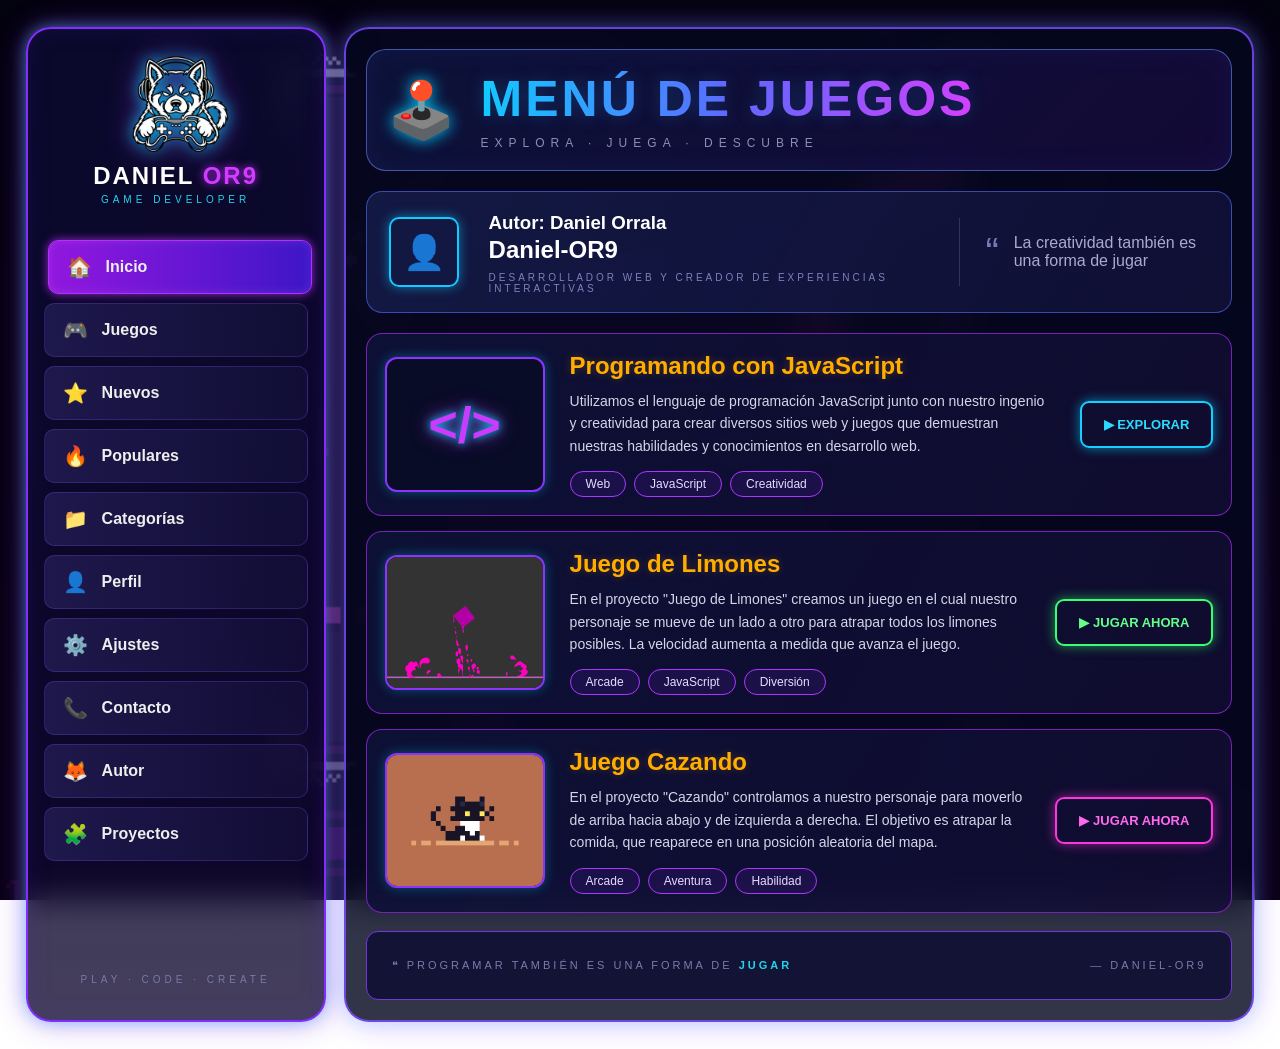
==== index.html @ b0657b3a "add index life" ====
<!DOCTYPE html>
<html lang="es">

<head>
    <meta charset="UTF-8">
    <meta name="viewport" content="width=device-width, initial-scale=1.0">

    <title>Menú de Juegos | Daniel OR9</title>

    <link rel="stylesheet" href="menu.css">
</head>

<body onload="iniciar()">

    <div class="layout">

        <!-- ==============================
             MENÚ LATERAL
        =============================== -->

        <aside class="sidebar">

            <div class="logo-menu">
                <img
                    src="ChatGPT Image 15 sept 2026, 08_03_51 p.m..png"
                    alt="Daniel OR9 Gaming"
                >

                <h2>DANIEL <span>OR9</span></h2>

                <p>GAME DEVELOPER</p>
            </div>


            <nav class="menu">

                <a href="#" class="activo">
                    <span>🏠</span>
                    Inicio
                </a>

                <a href="#">
                    <span>🎮</span>
                    Juegos
                </a>

                <a href="#">
                    <span>⭐</span>
                    Nuevos
                </a>

                <a href="#">
                    <span>🔥</span>
                    Populares
                </a>

                <a href="#">
                    <span>📁</span>
                    Categorías
                </a>

                <a href="#">
                    <span>👤</span>
                    Perfil
                </a>

                <a href="#">
                    <span>⚙️</span>
                    Ajustes
                </a>

                <a href="#">
                    <span>📞</span>
                    Contacto
                    
                </a>

                <a href="#">
                    <span>🦊</span>
                    Autor
                </a>

                <a href="#">
                    <span>🧩</span>
                    Proyectos
                </a>

            </nav>


            <p class="sidebar-footer">
                PLAY · CODE · CREATE
            </p>

        </aside>



        <!-- ==============================
             CONTENIDO PRINCIPAL
        =============================== -->

        <main class="contenedor">


            <!-- CABECERA -->

            <header class="cabecera">

                <div class="icono-arcade">
                    🕹️
                </div>

                <div>
                    <h1 class="titulo">
                        MENÚ DE JUEGOS
                    </h1>

                    <p>
                        EXPLORA · JUEGA · DESCUBRE
                    </p>
                </div>

            </header>



            <!-- AUTOR -->

            <section class="autor-card">

                <div class="avatar">
                    👤
                </div>

                <div class="autor-info">

                    <h3>Autor: Daniel Orrala</h3>

                    <h2>Daniel-OR9</h2>

                    <p>
                        DESARROLLADOR WEB Y CREADOR
                        DE EXPERIENCIAS INTERACTIVAS
                    </p>

                </div>

                <div class="frase">

                    <span>“</span>

                    <p>
                        La creatividad también
                        es una forma de jugar
                    </p>

                </div>

            </section>



            <!-- ==============================
                 JAVASCRIPT
            =============================== -->

            <section class="proyecto proyecto-js">

                <div class="imagen-proyecto codigo-icono">
                    &lt;/&gt;
                </div>


                <div class="proyecto-info">

                    <h2 class="javaJs">
                        Programando con JavaScript
                    </h2>

                    <p class="descripcion">

                        Utilizamos el lenguaje de programación
                        JavaScript junto con nuestro ingenio y
                        creatividad para crear diversos sitios web
                        y juegos que demuestran nuestras habilidades
                        y conocimientos en desarrollo web.

                    </p>


                    <div class="tags">

                        <span>Web</span>

                        <span>JavaScript</span>

                        <span>Creatividad</span>

                    </div>

                </div>


                <a href="#" class="boton explorar">
                    ▶ EXPLORAR
                </a>

            </section>



            <!-- ==============================
                 JUEGO LIMONES
            =============================== -->

            <section class="proyecto">

                <div class="imagen-proyecto">

                    <img
                        src="7E2E8E1C-F527-4275-A5B3-EB851AACA745.GIF"
                        alt="Juego de Limones"
                    >

                </div>


                <div class="proyecto-info">

                    <h2 class="juego">
                        Juego de Limones
                    </h2>


                    <p class="descripcion">

                        En el proyecto "Juego de Limones" creamos
                        un juego en el cual nuestro personaje se
                        mueve de un lado a otro para atrapar todos
                        los limones posibles.

                        La velocidad aumenta a medida que avanza
                        el juego.

                    </p>


                    <div class="tags">

                        <span>Arcade</span>

                        <span>JavaScript</span>

                        <span>Diversión</span>

                    </div>

                </div>


                <a
                    href="https://juego-limones-ja1z.vercel.app/"
                    class="boton jugar"
                >
                    ▶ JUGAR AHORA
                </a>

            </section>



            <!-- ==============================
                 JUEGO CAZANDO
            =============================== -->

            <section class="proyecto">

                <div class="imagen-proyecto">

                    <img
                        src="BE29ABE0-67B7-42B7-888E-3F8BED29C442.GIF"
                        alt="Juego Cazando"
                    >

                </div>


                <div class="proyecto-info">

                    <h2 class="juego">
                        Juego Cazando
                    </h2>


                    <p class="descripcion">

                        En el proyecto "Cazando" controlamos a
                        nuestro personaje para moverlo de arriba
                        hacia abajo y de izquierda a derecha.

                        El objetivo es atrapar la comida, que
                        reaparece en una posición aleatoria del mapa.

                    </p>


                    <div class="tags">

                        <span>Arcade</span>

                        <span>Aventura</span>

                        <span>Habilidad</span>

                    </div>

                </div>


                <a
                    href="https://juego-cazando-ivory.vercel.app/"
                    class="boton jugar rosa"
                >
                    ▶ JUGAR AHORA
                </a>

            </section>



            <!-- PIE -->

            <footer>

                <p>
                    ❝ PROGRAMAR TAMBIÉN ES UNA FORMA DE
                    <strong>JUGAR</strong>
                </p>

                <span>— DANIEL-OR9</span>

            </footer>

        </main>

    </div>
    <script src="musica.js"></script>

</body>

</html>
---- menu.css ----
/* ========================================
   GENERAL
======================================== */

* {
    box-sizing: border-box;
}

html {
    min-height: 100%;
}

body {

    margin: 0;

    min-height: 100vh;

    font-family:
        "Trebuchet MS",
        Arial,
        sans-serif;

    color: white;

    background:
        linear-gradient(
            rgba(5, 3, 25, 0.60),
            rgba(12, 3, 30, 0.72)
        ),
        url("1CB127EE-4890-43F2-BC6C-127A94D1D749.GIF");

    background-size: cover;

    background-position: center;

    background-attachment: fixed;
}


/* ========================================
   LAYOUT
======================================== */

.layout {

    width: min(1450px, 96%);

    min-height: 94vh;

    margin: 3vh auto;

    display: grid;

    grid-template-columns: 300px 1fr;

    gap: 18px;
}


/* ========================================
   SIDEBAR
======================================== */

.sidebar {

    padding: 25px 16px;

    display: flex;

    flex-direction: column;

    border-radius: 25px;

    border: 2px solid #842dff;

    background:
        linear-gradient(
            180deg,
            rgba(11, 10, 47, 0.88),
            rgba(16, 8, 47, 0.78)
        );

    backdrop-filter: blur(15px);

    -webkit-backdrop-filter: blur(15px);

    box-shadow:

        0 0 15px rgba(76, 190, 255, 0.55),

        0 0 30px rgba(138, 43, 226, 0.45),

        inset 0 0 25px rgba(77, 37, 180, 0.15);
}


/* ========================================
   LOGO
======================================== */

.logo-menu {

    text-align: center;

    margin-bottom: 25px;
}


.logo-menu img {

    width: 150px;

    max-width: 80%;

    filter:

        drop-shadow(
            0 0 8px rgba(0, 220, 255, 0.8)
        )

        drop-shadow(
            0 0 15px rgba(167, 50, 255, 0.4)
        );
}


.logo-menu h2 {

    margin: 4px 0 0;

    font-size: 24px;

    letter-spacing: 2px;
}


.logo-menu h2 span {

    color: #d13cff;

    text-shadow:
        0 0 8px #c32dff;
}


.logo-menu p {

    margin-top: 4px;

    font-size: 10px;

    letter-spacing: 4px;

    color: #22d3ee;
}


/* ========================================
   NAVEGACIÓN
======================================== */

.menu {

    display: flex;

    flex-direction: column;

    gap: 9px;
}


.menu a {

    padding: 14px 18px;

    display: flex;

    align-items: center;

    gap: 14px;

    color: #eee;

    font-weight: bold;

    text-decoration: none;

    border-radius: 10px;

    border: 1px solid
        rgba(132, 80, 255, 0.25);

    background:
        linear-gradient(
            90deg,
            rgba(47, 39, 105, 0.55),
            rgba(25, 21, 68, 0.45)
        );

    transition:
        0.2s ease;
}


.menu a:hover,
.menu .activo {

    transform:
        translateX(4px);

    border-color: #b82cff;

    background:
        linear-gradient(
            90deg,
            #9217df,
            #3e16c7
        );

    box-shadow:

        0 0 10px
            rgba(190, 44, 255, 0.8),

        inset 0 0 10px
            rgba(255, 255, 255, 0.1);
}


.menu a span {

    font-size: 20px;
}


.sidebar-footer {

    margin-top: auto;

    padding-top: 25px;

    text-align: center;

    color: #7879a7;

    font-size: 10px;

    letter-spacing: 4px;
}


/* ========================================
   CONTENIDO
======================================== */

.contenedor {

    padding: 20px;

    border-radius: 25px;

    border: 2px solid
        rgba(122, 74, 255, 0.85);

    background:
        rgba(5, 8, 32, 0.82);

    backdrop-filter:
        blur(18px);

    -webkit-backdrop-filter:
        blur(18px);

    box-shadow:

        0 0 20px
            rgba(65, 174, 255, 0.35),

        0 0 35px
            rgba(166, 52, 255, 0.25);
}


/* ========================================
   CABECERA
======================================== */

.cabecera {

    min-height: 115px;

    padding: 20px;

    display: flex;

    align-items: center;

    gap: 25px;

    border-radius: 20px;

    border:
        1px solid rgba(108, 147, 255, 0.55);

    background:

        linear-gradient(
            135deg,
            rgba(13, 19, 58, 0.95),
            rgba(22, 11, 59, 0.85)
        );

    box-shadow:

        inset 0 0 30px
            rgba(73, 89, 255, 0.08);
}


.icono-arcade {

    font-size: 55px;

    filter:
        drop-shadow(
            0 0 8px #00c8ff
        );
}


.titulo {

    margin: 0;

    font-size:
        clamp(27px, 4vw, 50px);

    letter-spacing: 3px;

    text-transform: uppercase;

    background:
        linear-gradient(
            90deg,
            #10cfff,
            #6366ff,
            #e438ff
        );

    -webkit-background-clip:
        text;

    background-clip:
        text;

    color:
        transparent;

    text-shadow:
        0 0 18px
        rgba(41, 155, 255, 0.25);
}


.cabecera p {

    margin:
        8px 0 0;

    color:
        #8c8dbb;

    letter-spacing:
        6px;

    font-size:
        12px;
}


/* ========================================
   AUTOR
======================================== */

.autor-card {

    margin:
        20px 0;

    padding:
        18px 22px;

    min-height:
        115px;

    display:
        grid;

    grid-template-columns:
        80px 1fr 250px;

    align-items:
        center;

    gap:
        20px;

    border-radius:
        16px;

    border:
        1px solid
        rgba(80, 111, 255, 0.6);

    background:

        linear-gradient(
            120deg,
            rgba(20, 27, 71, 0.92),
            rgba(20, 18, 61, 0.75)
        );
}


.avatar {

    width:
        70px;

    height:
        70px;

    display:
        flex;

    justify-content:
        center;

    align-items:
        center;

    border:
        2px solid #14c9ff;

    border-radius:
        10px;

    font-size:
        34px;

    box-shadow:
        0 0 12px
        rgba(20, 201, 255, 0.55);
}


.autor-info h3,
.autor-info h2 {

    margin:
        2px 0;
}


.autor-info p {

    margin:
        8px 0 0;

    color:
        #7d82ba;

    font-size:
        10px;

    letter-spacing:
        3px;
}


.frase {

    display:
        flex;

    gap:
        15px;

    align-items:
        center;

    border-left:
        1px solid
        rgba(255,255,255,0.15);

    padding-left:
        25px;

    color:
        #aaaad1;
}


.frase span {

    font-size:
        40px;

    color:
        #7479b7;
}


/* ========================================
   PROYECTOS
======================================== */

.proyecto {

    margin:
        15px 0;

    padding:
        18px;

    display:
        grid;

    grid-template-columns:
        160px 1fr auto;

    align-items:
        center;

    gap:
        25px;

    border-radius:
        16px;

    border:
        1px solid
        rgba(175, 42, 255, 0.65);

    background:

        linear-gradient(
            120deg,
            rgba(14, 18, 56, 0.92),
            rgba(19, 13, 52, 0.80)
        );

    transition:
        transform 0.2s ease,
        box-shadow 0.2s ease,
        border-color 0.2s ease;
}


.proyecto:hover {

    transform:
        translateY(-3px);

    border-color:
        #da3cff;

    box-shadow:

        0 10px 25px
        rgba(0,0,0,0.3),

        0 0 18px
        rgba(194, 43, 255, 0.25);
}


/* ========================================
   IMAGEN PROYECTO
======================================== */

.imagen-proyecto {

    width:
        160px;

    height:
        135px;

    overflow:
        hidden;

    display:
        flex;

    justify-content:
        center;

    align-items:
        center;

    border-radius:
        12px;

    border:
        2px solid #8f31ff;

    background:
        #080c26;

    box-shadow:

        0 0 12px
        rgba(0, 202, 255, 0.35);
}


.imagen-proyecto img {

    width:
        100%;

    height:
        100%;

    object-fit:
        cover;
}


.codigo-icono {

    font-size:
        50px;

    font-weight:
        bold;

    color:
        #c93cff;

    text-shadow:

        0 0 10px
        #00d5ff,

        0 0 20px
        rgba(210, 50, 255, 0.8);
}


/* ========================================
   INFORMACIÓN
======================================== */

.proyecto-info h2 {

    margin:
        0 0 10px;

    color:
        #ffae00;

    font-size:
        24px;

    text-shadow:
        0 0 8px
        rgba(255, 162, 0, 0.25);
}


.descripcion {

    margin:
        0;

    color:
        #d4d5e8;

    line-height:
        1.6;

    font-size:
        14px;
}


/* ========================================
   TAGS
======================================== */

.tags {

    margin-top:
        14px;

    display:
        flex;

    flex-wrap:
        wrap;

    gap:
        8px;
}


.tags span {

    padding:
        5px 15px;

    border-radius:
        20px;

    color:
        #e5ddff;

    font-size:
        12px;

    border:
        1px solid #ad36ff;

    background:
        rgba(91, 29, 170, 0.18);
}


/* ========================================
   BOTONES
======================================== */

.boton {

    padding:
        14px 22px;

    white-space:
        nowrap;

    text-decoration:
        none;

    font-weight:
        bold;

    font-size:
        13px;

    border-radius:
        9px;

    transition:
        0.2s ease;
}


.explorar {

    color:
        #29dcff;

    border:
        2px solid #17cfff;

    box-shadow:
        0 0 12px
        rgba(0, 211, 255, 0.6);
}


.jugar {

    color:
        #63ff8b;

    border:
        2px solid #39ff70;

    box-shadow:
        0 0 12px
        rgba(57, 255, 112, 0.55);
}


.rosa {

    color:
        #ff69ed;

    border-color:
        #ff35df;

    box-shadow:
        0 0 12px
        rgba(255, 53, 223, 0.55);
}


.boton:hover {

    transform:
        scale(1.05);

    filter:
        brightness(1.35);
}


/* ========================================
   FOOTER
======================================== */

footer {

    margin-top:
        18px;

    padding:
        16px 25px;

    display:
        flex;

    justify-content:
        space-between;

    align-items:
        center;

    border-radius:
        12px;

    border:
        1px solid #7436dc;

    background:
        rgba(14, 15, 50, 0.85);

    color:
        #797ba9;

    font-size:
        11px;

    letter-spacing:
        3px;
}


footer strong {

    color:
        #22d3ee;
}


/* ========================================
   RESPONSIVE
======================================== */

@media (max-width: 950px) {

    .layout {

        grid-template-columns:
            1fr;
    }


    .sidebar {

        min-height:
            auto;
    }


    .menu {

        display:
            grid;

        grid-template-columns:
            repeat(2, 1fr);
    }


    .autor-card {

        grid-template-columns:
            70px 1fr;
    }


    .frase {

        display:
            none;
    }


    .proyecto {

        grid-template-columns:
            130px 1fr;
    }


    .imagen-proyecto {

        width:
            130px;

        height:
            115px;
    }


    .boton {

        grid-column:
            1 / -1;

        text-align:
            center;
    }
}


@media (max-width: 600px) {

    .layout {

        width:
            95%;

        margin:
            15px auto;
    }


    .contenedor {

        padding:
            12px;
    }


    .menu {

        grid-template-columns:
            1fr 1fr;
    }


    .cabecera {

        justify-content:
            center;

        text-align:
            center;
    }


    .icono-arcade {

        display:
            none;
    }


    .titulo {

        font-size:
            27px;
    }


    .proyecto {

        grid-template-columns:
            1fr;

        text-align:
            center;
    }


    .imagen-proyecto {

        width:
            100%;

        height:
            180px;
    }


    .tags {

        justify-content:
            center;
    }


    footer {

        flex-direction:
            column;

        gap:
            10px;

        text-align:
            center;
    }
}
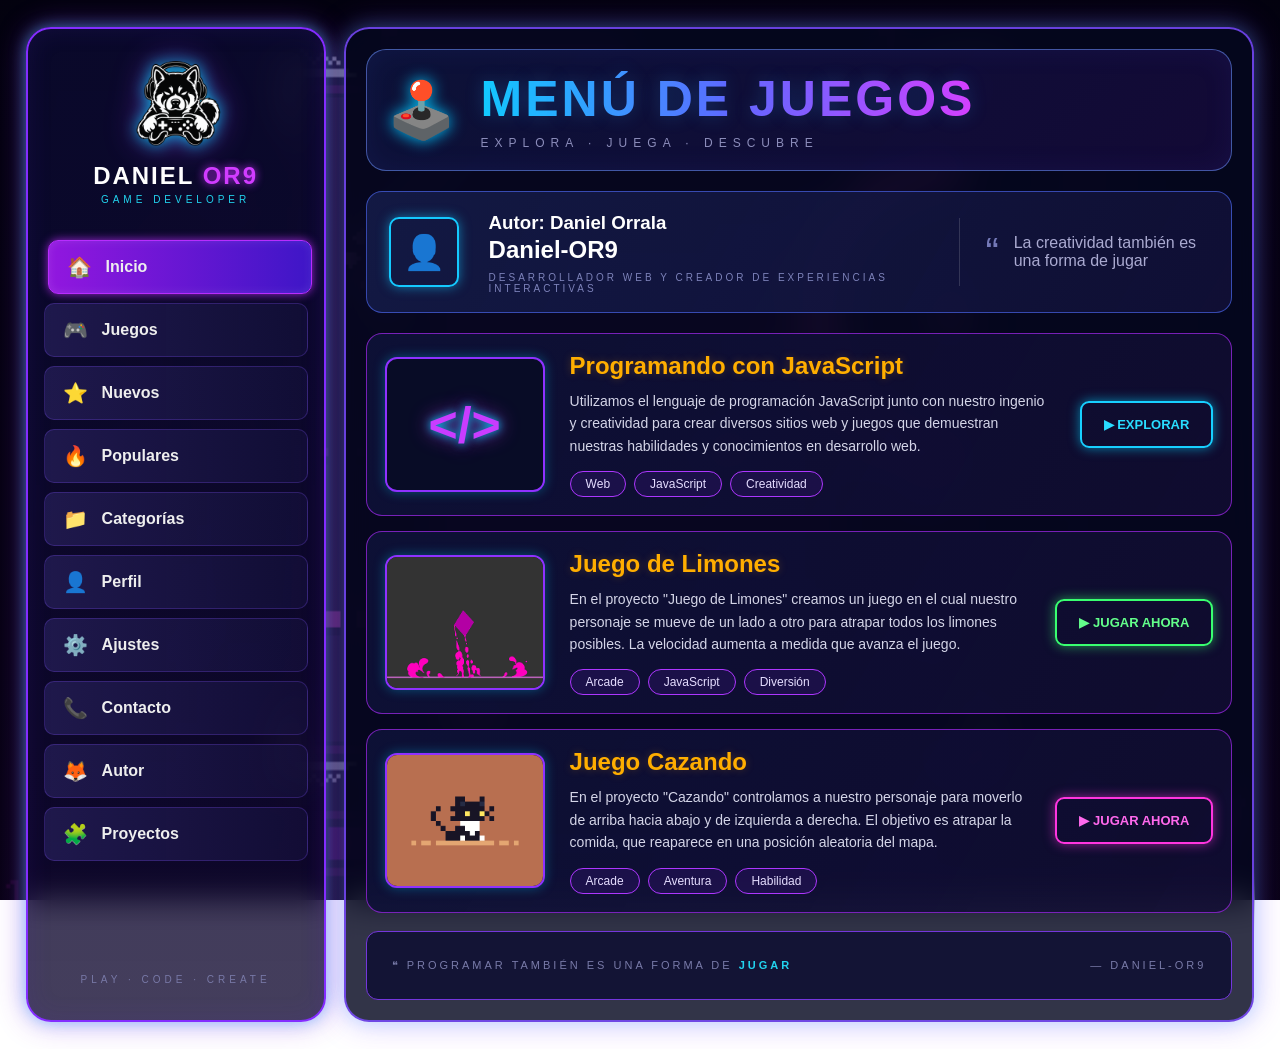
==== commit 27356267: "Add a file where I keep a record of the prompts used for AI design" ====
--- a/index.html
+++ b/index.html
@@ -22,7 +22,7 @@
 
             <div class="logo-menu">
                 <img
-                    src="ChatGPT Image 15 sept 2026, 08_03_51 p.m..png"
+                    src="ChatGPT Image 15 sept 2026, 07_57_46 p.m..png"
                     alt="Daniel OR9 Gaming"
                 >
 
